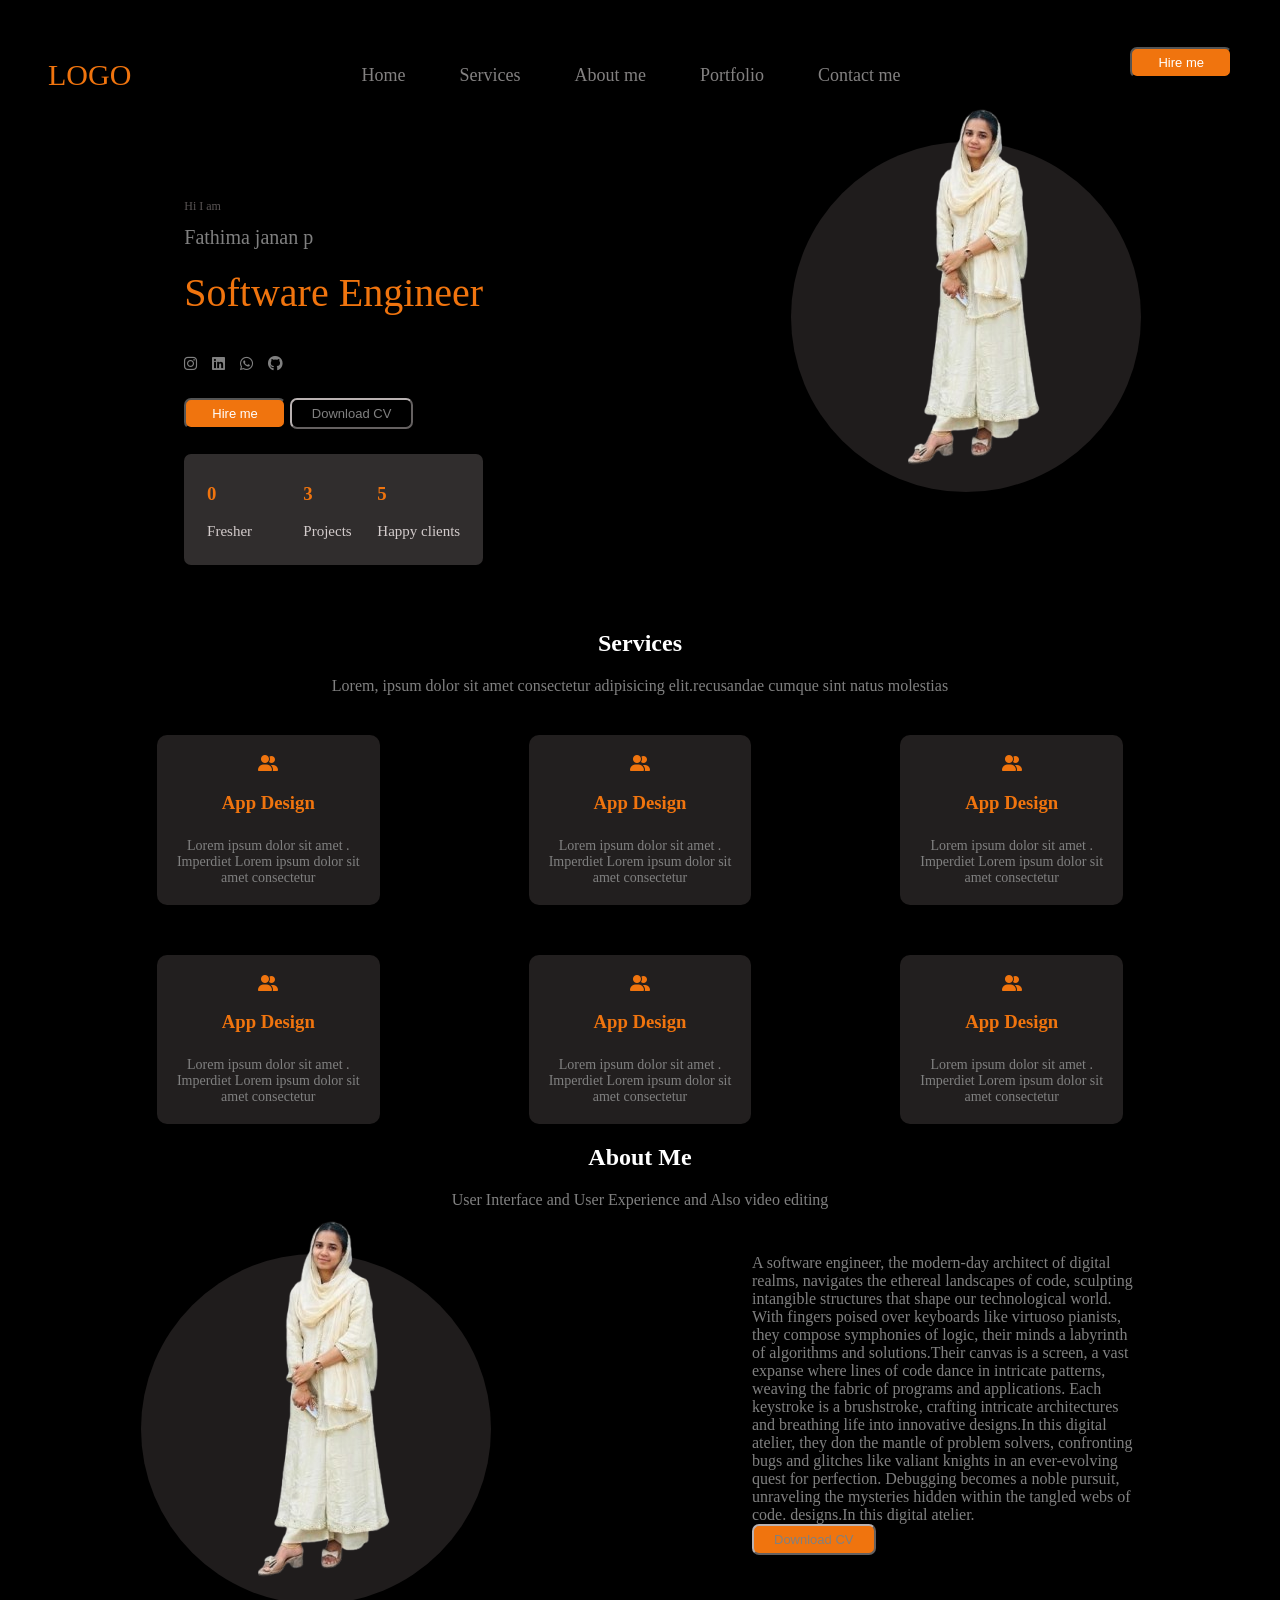
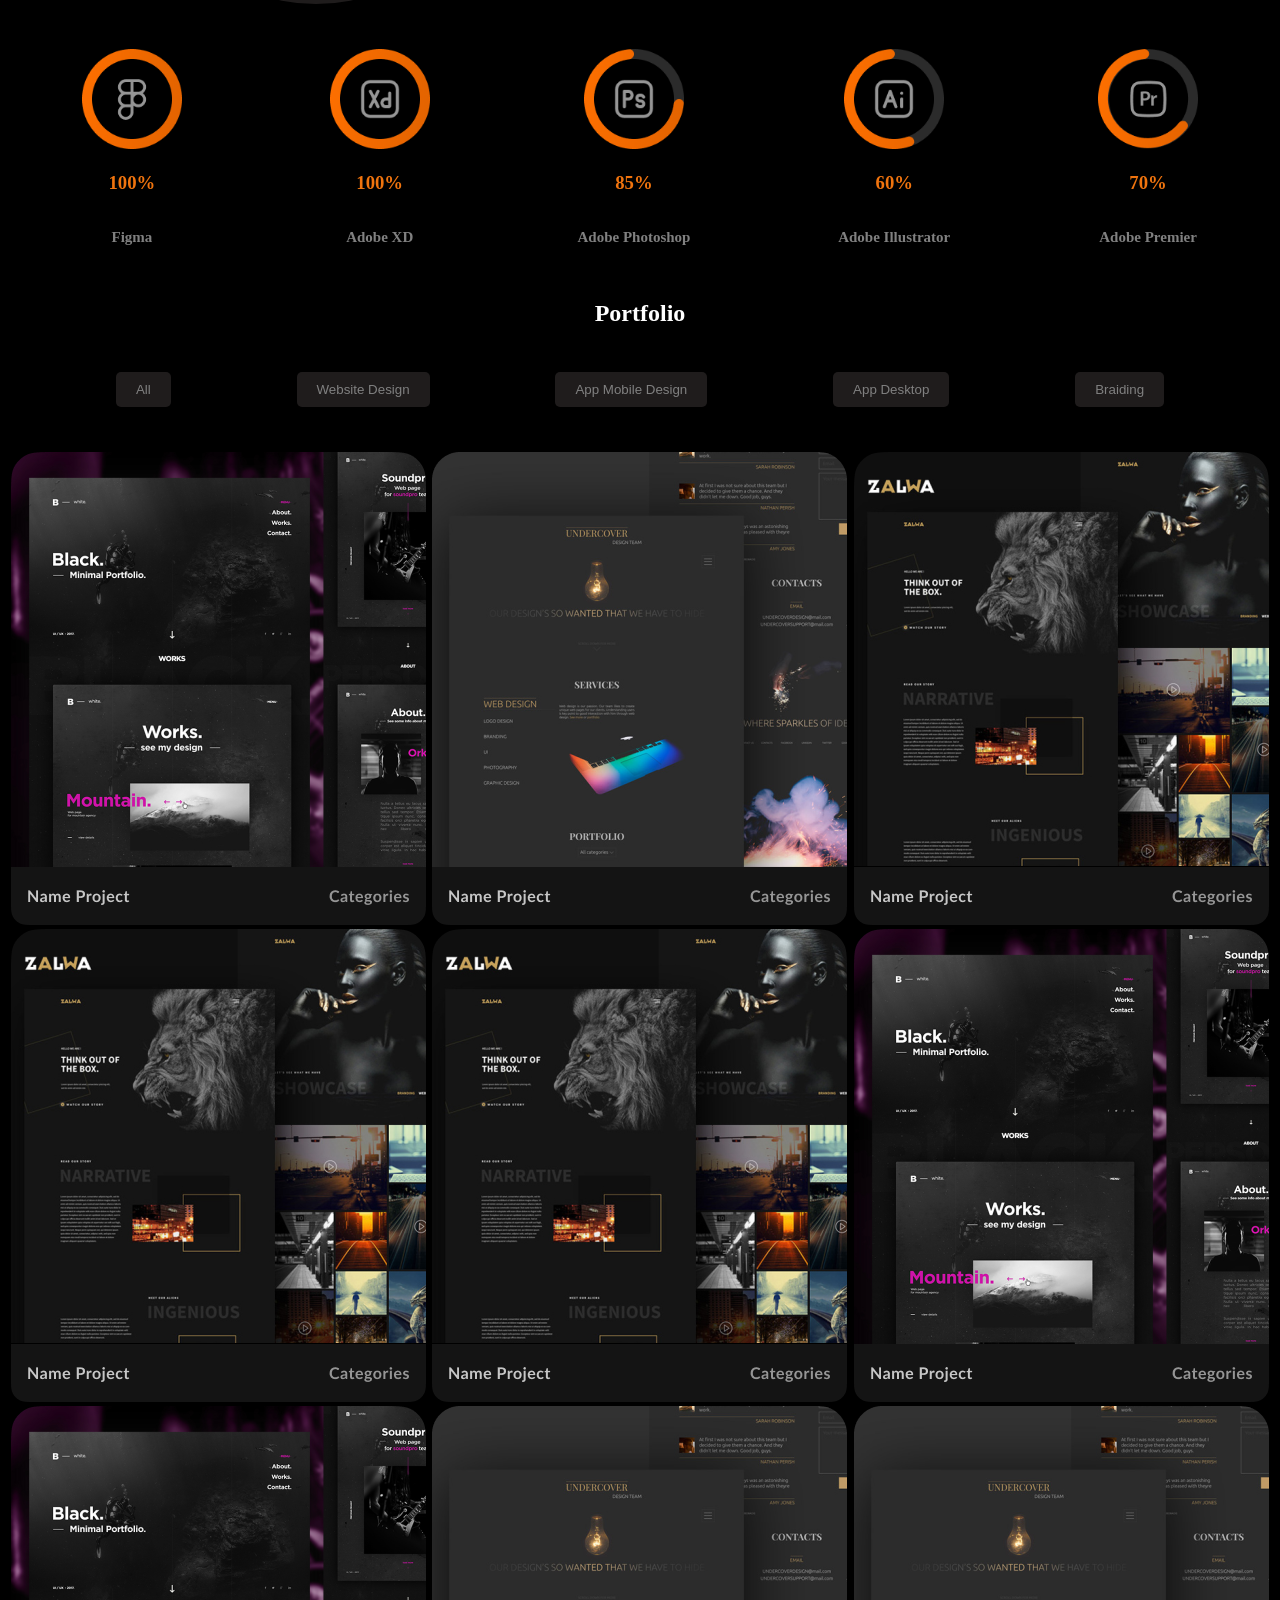
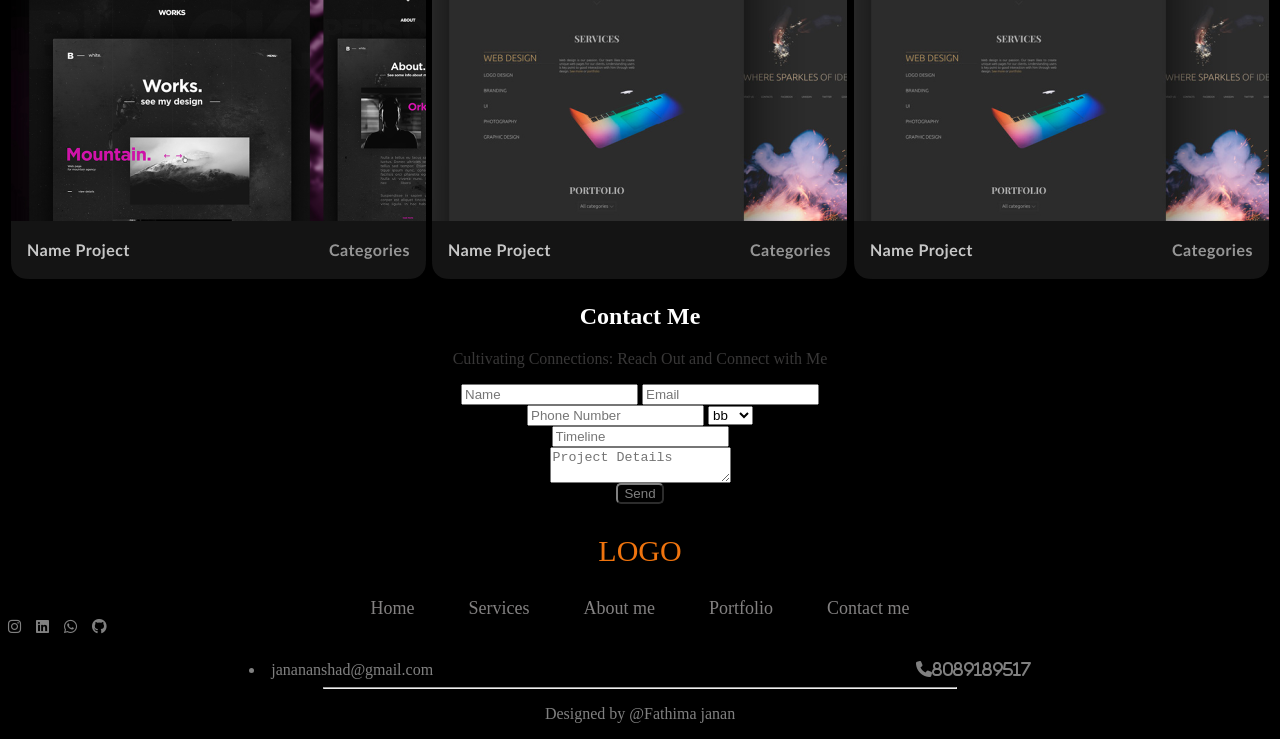
==== index.html @ c9179a2a "first commit" ====
<!DOCTYPE html>
<html lang="en">

<head>
    <meta charset="UTF-8">
    <meta name="viewport" content="width=device-width, initial-scale=1.0">
    <title>Home Page</title>
    <link rel="stylesheet" href="https://cdnjs.cloudflare.com/ajax/libs/font-awesome/6.5.0/css/all.min.css">
    <link rel="stylesheet" href="style.css">
</head>

<body class="body">

    <!-- home page -->


    <!-- nav bar -->
    <div>
        <nav class="nav">
            <div>
                <p class="logo">LOGO</p>
            </div>
            <div class="menu a">
                <a href="home.html">Home</a>

                <a href="service.html">Services</a>
                <a href="about.html">About me</a>
                <a href="portfolio.html">Portfolio</a>
                <a href="contact.html">Contact me</a>
            </div>
            <div>
                <button class="btnhire">Hire me</button>
            </div>
        </nav>
    </div>









    <!-- home page -->
    <div class="parent">

        <!-- home left -->
        <div class="nameSection">
            <div>
                <p class="iam">Hi I am</p>
                <p class="name">Fathima janan p</p>
                <p class="field">Software Engineer</p>
            </div>

            <!-- icons -->
            <div class="icons">
                <div>
                    <li class="fab fa-instagram"></li>
                </div>
                <div>
                    <li class="fab fa-linkedin"></li>
                </div>
                <div>
                    <li class="fab fa-whatsapp"></li>
                </div>
                <div>
                    <li class="fab fa-github"></li>
                </div>

            </div>

            <!-- button -->
            <div>
                <button class="btnhire">Hire me</button>
                <button class="btncv">Download CV</button>
            </div>


            <div class="rating">
                <div>
                    <h3>0</h3>
                    <p>Fresher</p>
                </div>

                <div></div>

                <div>
                    <h3>3</h3>
                    <p>Projects</p>
                </div>


                <div>
                    <h3>5</h3>
                    <p>Happy clients</p>
                </div>

            </div>
        </div>

        <!-- home right -->
        <div>
            <div class="circle">
                <div class="img">
                    <img src="janan.png" alt="image not visible">
                </div>


            </div>
        </div>
    </div>



    <!-- Service page -->


    <div>

        <h2 class="caption">Services</h2>
        <p style="text-align: center; color: grey;">Lorem, ipsum dolor sit amet consectetur adipisicing elit.recusandae
            cumque sint natus molestias</p>

        <div class="main">
            <div class="design">
                <div class="divi">
                    <div class="app" style="padding-top: 20px;">
                        <li class='fas fa-user-friends'></li>
                    </div>
                    <h3 class="app">App Design</h3>
                    <p class="p">Lorem ipsum dolor sit amet .<br> Imperdiet Lorem ipsum dolor sit <br>amet consectetur
                    </p>

                </div>

                <div class="divi">
                    <div class="app" style="padding-top: 20px;">
                        <li class='fas fa-user-friends'></li>
                    </div>
                    <h3 class="app">App Design</h3>
                    <p class="p"> Lorem ipsum dolor sit amet .<br> Imperdiet Lorem ipsum dolor sit <br>amet consectetur
                    </p>

                </div>

                <div class="divi">
                    <div class="app" style="padding-top: 20px;">
                        <li class='fas fa-user-friends'></li>
                    </div>
                    <h3 class="app">App Design</h3>
                    <p class="p"> Lorem ipsum dolor sit amet .<br> Imperdiet Lorem ipsum dolor sit <br>amet consectetur
                    </p>

                </div>

            </div>


            <div class="design">
                <div class="divi">
                    <div class="app" style="padding-top: 20px;">
                        <li class='fas fa-user-friends'></li>
                    </div>
                    <h3 class="app">App Design</h3>
                    <p class="p"> Lorem ipsum dolor sit amet .<br> Imperdiet Lorem ipsum dolor sit <br>amet consectetur
                    </p>

                </div>

                <div class="divi">
                    <div class="app" style="padding-top: 20px;">
                        <li class='fas fa-user-friends'></li>
                    </div>
                    <h3 class="app">App Design</h3>
                    <p class="p"> Lorem ipsum dolor sit amet .<br> Imperdiet Lorem ipsum dolor sit <br>amet consectetur
                    </p>

                </div>

                <div class="divi">
                    <div class="app" style="padding-top: 20px;">
                        <li class='fas fa-user-friends'></li>
                    </div>
                    <h3 class="app">App Design</h3>
                    <p class="p"> Lorem ipsum dolor sit amet .<br> Imperdiet Lorem ipsum dolor sit <br>amet consectetur
                    </p>

                </div>

            </div>

        </div>
    </div>



    <!-- About page -->



    <div>
        <div>

            <h2 class="caption">About Me</h2>
            <p style="text-align: center; color: grey;">User Interface and User Experience and Also video editing </p>

        </div>


        <div class="parent" style="margin: 45px; column-gap: 85px;">

            <div>
                <div class="circle">
                    <div class="img">
                        <img src="janan.png" alt="image not visible">
                    </div>


                </div>
            </div>

            <div>
                <aside class="aside">A software engineer, the modern-day architect of digital realms, navigates the
                    ethereal
                    landscapes of
                    code, sculpting intangible structures that shape our technological world. With fingers poised over
                    keyboards like virtuoso pianists, they compose symphonies of logic, their minds a labyrinth of
                    algorithms and solutions.Their canvas is a screen, a vast expanse where lines of code dance in
                    intricate
                    patterns, weaving the fabric of programs and applications. Each keystroke is a brushstroke, crafting
                    intricate architectures and breathing life into innovative designs.In this digital atelier, they don
                    the
                    mantle of problem solvers, confronting bugs and glitches like valiant knights in an ever-evolving
                    quest
                    for perfection. Debugging becomes a noble pursuit, unraveling the mysteries hidden within the
                    tangled
                    webs of code. designs.In this digital atelier.</aside>



                <div>
                    <button class="btncv" style="background-color:  rgb(240, 116, 14);">Download CV</button>
                </div>




            </div>






        </div>


        <div class="about-icon">
            <div class="iconBox">
                <img src="./image/Group 3.png" alt="not possible" width="100px">
                <h3>100%</h3>
                <h6>Figma</h6>
            </div>

            <div class="iconBox">
                <img src="./image/Group 4.png" alt="not possible" width="100px">
                <h3>100%</h3>
                <h6>Adobe XD</h6>
            </div>

            <div class="iconBox">
                <img src="./image/Group 5.png" alt="not possible" width="100px">
                <h3>85%</h3>
                <h6>Adobe Photoshop</h6>
            </div>


            <div class="iconBox">
                <img src="./image/Group 6.png" alt="not possible" width="100px">
                <h3>60%</h3>
                <h6>Adobe Illustrator</h6>
            </div>


            <div class="iconBox">
                <img src="./image/Group 7.png" alt="not possible" width="100px">
                <h3>70%</h3>
                <h6>Adobe Premier</h6>
            </div>

        </div>



    </div>







    <div>
        <div>
            <h2 class="caption">Portfolio</h2>
            <div>
                <nav class="portfolio">
                    <input type="button" name="All" value="All" class="input">
                    <input type="button" name="Website Design" value="Website Design" class="input">
                    <input type="button" name="App Mobile Design" value="App Mobile Design" class="input">
                    <input type="button" name="App Desktop" value="App Desktop" class="input">
                    <input type="button" name="Braiding" value="Braiding" class="input">

                </nav>
            </div>


        </div>

        <div>
            <div class="port">
                <div class="folio">
                    <img src="./image/Frame 86.png" alt="not possible" height="473px" width="415px"
                        border-radius="10px">
                </div>
                <div class="folio">
                    <img src="./image/Frame 87.png" alt="not possible" height="473px" width="415px">
                </div>
                <div class="folio">
                    <img src="./image/Frame 85.png" alt="not possible" height="473px" width="415px">
                </div>


            </div>
            <div class="port">
                <div class="folio">
                    <img src="./image/Frame 88.png" alt="not possible" height="473px" width="415px">
                </div>
                <div class="folio">
                    <img src="./image/Frame 89.png" alt="not possible" height="473px" width="415px">
                </div>
                <div class="folio">
                    <img src="./image/Frame 90.png" alt="not possible" height="473px" width="415px">
                </div>


            </div>

            <div class="port">
                <div class="folio">
                    <img src="./image/Frame 91.png" alt="not possible" height="473px" width="415px">
                </div>
                <div class="folio">
                    <img src="./image/Frame 92.png" alt="not possible" height="473px" width="415px">
                </div>
                <div class="folio">
                    <img src="./image/Frame 93.png" alt="not possible" height="473px" width="415px">
                </div>


            </div>

        </div>





    </div>



    <div>
        <div>
            <h2 class="caption">Contact Me</h2>
            <p style="text-align: center; color: rgb(56, 55, 55);">Cultivating Connections: Reach Out and Connect with
                Me </p>

        </div>

        <div>

            <form action="">
                <div class="formCont">
                    <div class="dd">
                        <input type="text" name="Name" placeholder="Name">
                        <input type="email" name="email" placeholder="Email">

                    </div>
                    <div class="dd">
                        <input type="number" name="number" placeholder="Phone Number">
                        <select id="interest" name="Service of interest">
                            <option value="">bb</option>
                            <option value="">mm</option>
                            <option value="">bbv</option>
                            <option value="">pp</option>
                            <option value="">iii</option>
                        </select>
                    </div>
                    
                        
                        <input type="text" name="timeline" placeholder="Timeline">
                        <textarea name="Project Details" placeholder="Project Details"></textarea>
                    
                    <div>
                        <button class="but">Send</button>

                    </div>
                </div>

            </form>
        </div>

    </div>



    <div class="footer">

        <div>

            <div>
                <p class="logo">LOGO</p>
            </div>
            <footer>
                <div class="menu a">
                    <a href="home.html">Home</a>

                    <a href="service.html">Services</a>
                    <a href="about.html">About me</a>
                    <a href="portfolio.html">Portfolio</a>
                    <a href="contact.html">Contact me</a>
                </div>
            </footer>

        </div>
        <div>
            <!-- icons -->
            <div class="iconfoot">
                <div>
                    <li class="fab fa-instagram"></li>
                </div>
                <div>
                    <li class="fab fa-linkedin"></li>
                </div>
                <div>
                    <li class="fab fa-whatsapp"></li>
                </div>
                <div>
                    <li class="fab fa-github"></li>
                </div>

            </div>
        </div>

        <div class="port mail">
            <li class="material-icons">janananshad@gmail.com</li>
            <li class="fa fa-phone">8089189517</li>
        </div>


        <hr class="hr">
        <div class="mail">
            <p>Designed by @Fathima janan</p>
        </div>

    </div>























</body>

</html>
---- style.css ----
.body {
    background-color: black;
}

.nav {
    display: flex;
    align-items: center;
    justify-content: space-between;
    padding: 20px 40px;
    background-color: black;
}

.menu a {
    color: rgb(131, 129, 129);
    text-decoration: none;
    margin: 0 25px;
    font-size: 18px;

}

.menu a:hover {
    color: rgb(240, 116, 14);
}




.logo {
    color:  rgb(240, 116, 14);
    font-size: 30px;
    

}

.nameSection {
    margin: 45px;
    /* font-family: ; */
}

.iam {
    color: rgb(88, 83, 83);
    font-size: 12px;
}

.name {
    color: gray;
    font-size: 20px;
    margin-top: 5px;
}

.field {
    color: rgb(240, 116, 14);
    font-size: 40px;
    margin-top: 10px;
}

.cir{
     width: 100px;
    height: 100px;
    background: #1f1c1c;
    border-radius: 5%;
    border-color: grey;

}


.icons{
    color: grey;
    display: flex;
    justify-content: flex-start;
    margin-bottom: 25px;
    gap: 15px;
    font-size: 15px;

}



.btnhire {
    border-radius: 7px;
    background-color:  rgb(240, 116, 14);
    font-size: 13px;
    color: white;
    padding: 6px 26px;
    margin-bottom: 25px;

}

.btncv {
    border-radius: 7px;
    font-size: 13px;
    padding: 6px 20px;
    color: gray;
    background-color: black;
    border-color: rgb(185, 178, 178);
    
}

.rating {
    color: rgb(109, 105, 105);
    display: flex;
    justify-content: space-around;
    background-color: rgb(48, 45, 45);
    padding: 10px;
    border-radius: 7px;
    
}
.rating h3{
    color:  rgb(240, 116, 14);
}

.rating p{
    color: rgb(211, 204, 204);
    font-size: 15px;
}

.homeright {
    border-radius: 100px;
    color: white;
    size: 150px;
}

/* parent style */

.parent {
    /* margin-top: 10px; */
    border-radius: 100px;
    display: flex;
    justify-content: space-around;
    /* position: relative; */
}

.circle {
    width: 350px;
    height: 350px;
    background: #1f1c1c;
    border-radius: 50%;
    position: relative;

}

.img{
    height: 700px;
    width: 350px; 
    /* margin-top: -250px;
    padding-right: 30px; */
    position:absolute;
    top: -200px;
    left: -31px;
}

.caption{
    color: white;
    text-align: center;
    
}

.person{
    color: rgb(240, 116, 14);


}

.app{
    color: rgb(240, 116, 14);
    text-align: center;

}

.app1{
    color: rgb(240, 116, 14);
    text-align: center;
    list-style-type: none;
    margin-top: 15px;
}

.app2{
    text-align: center;
    list-style-type: none;
    margin-top: 15px;
    color: grey;
}
.p{
    color: grey;
    text-align: center;
    font-size: 14px;
    padding: 5px 20px;
}

.design{
    display: flex;
    flex-direction: row;
    justify-content: space-evenly;
}
.divi{

    border-radius: 10px;
    background-color: rgb(34, 31, 31);
}
.main{
    display: flex;
    flex-wrap: wrap;
    flex-direction: column;
    justify-content: space-around;
    gap: 50px;
    margin-top: 40px;
}

.aside{
    color: grey;
    font-size: 16px;
    width: 387px
}


.about-icon{
    display: flex;
    flex-direction: row;
    justify-content: space-around;
   
}

.iconBox{
    color: rgb(240, 116, 14);
    text-align: center; 
    
}

h6{
    color: gray;
    font-size: 15px;
}


.portfolio{
    display: flex;
    flex-direction: row;
    justify-content: space-around;
    flex-wrap: wrap;
    border-radius: 5px;
    color: rgb(71, 67, 67);
    list-style: none;
    margin: 45px;
}
.input{
    color: grey;
    background-color: #1f1c1c;
    border-radius: 5px;
    border: 15px;
    padding: 10px 20px;
}
.input:hover{
    background-color: rgb(240, 116, 14);
}

.port{
    display: flex;
    flex-direction: row;
    justify-content: space-around;
    
    
}
.folio{
    border-radius: 10px;
}
.but{
    color: grey;
    background-color: black;
    border-radius: 5px;
    border-color: grey;
}

.formCont{
    display: flex;
    flex-direction: column;
    align-items: center;
}

.dd{
    
    color: grey;
}

.footer{
    text-align: center;

}
.mail{
    color: grey;
    text-align: center;

}

.iconfoot{
    color: grey;
    display: flex;
    justify-content: flex-start;
    margin-bottom: 25px;
    gap: 15px;
    font-size: 15px;
    text-align: center;

}
.hr{
    width: 50%;
    text-align: center;
    color: #1b1a1a;
}
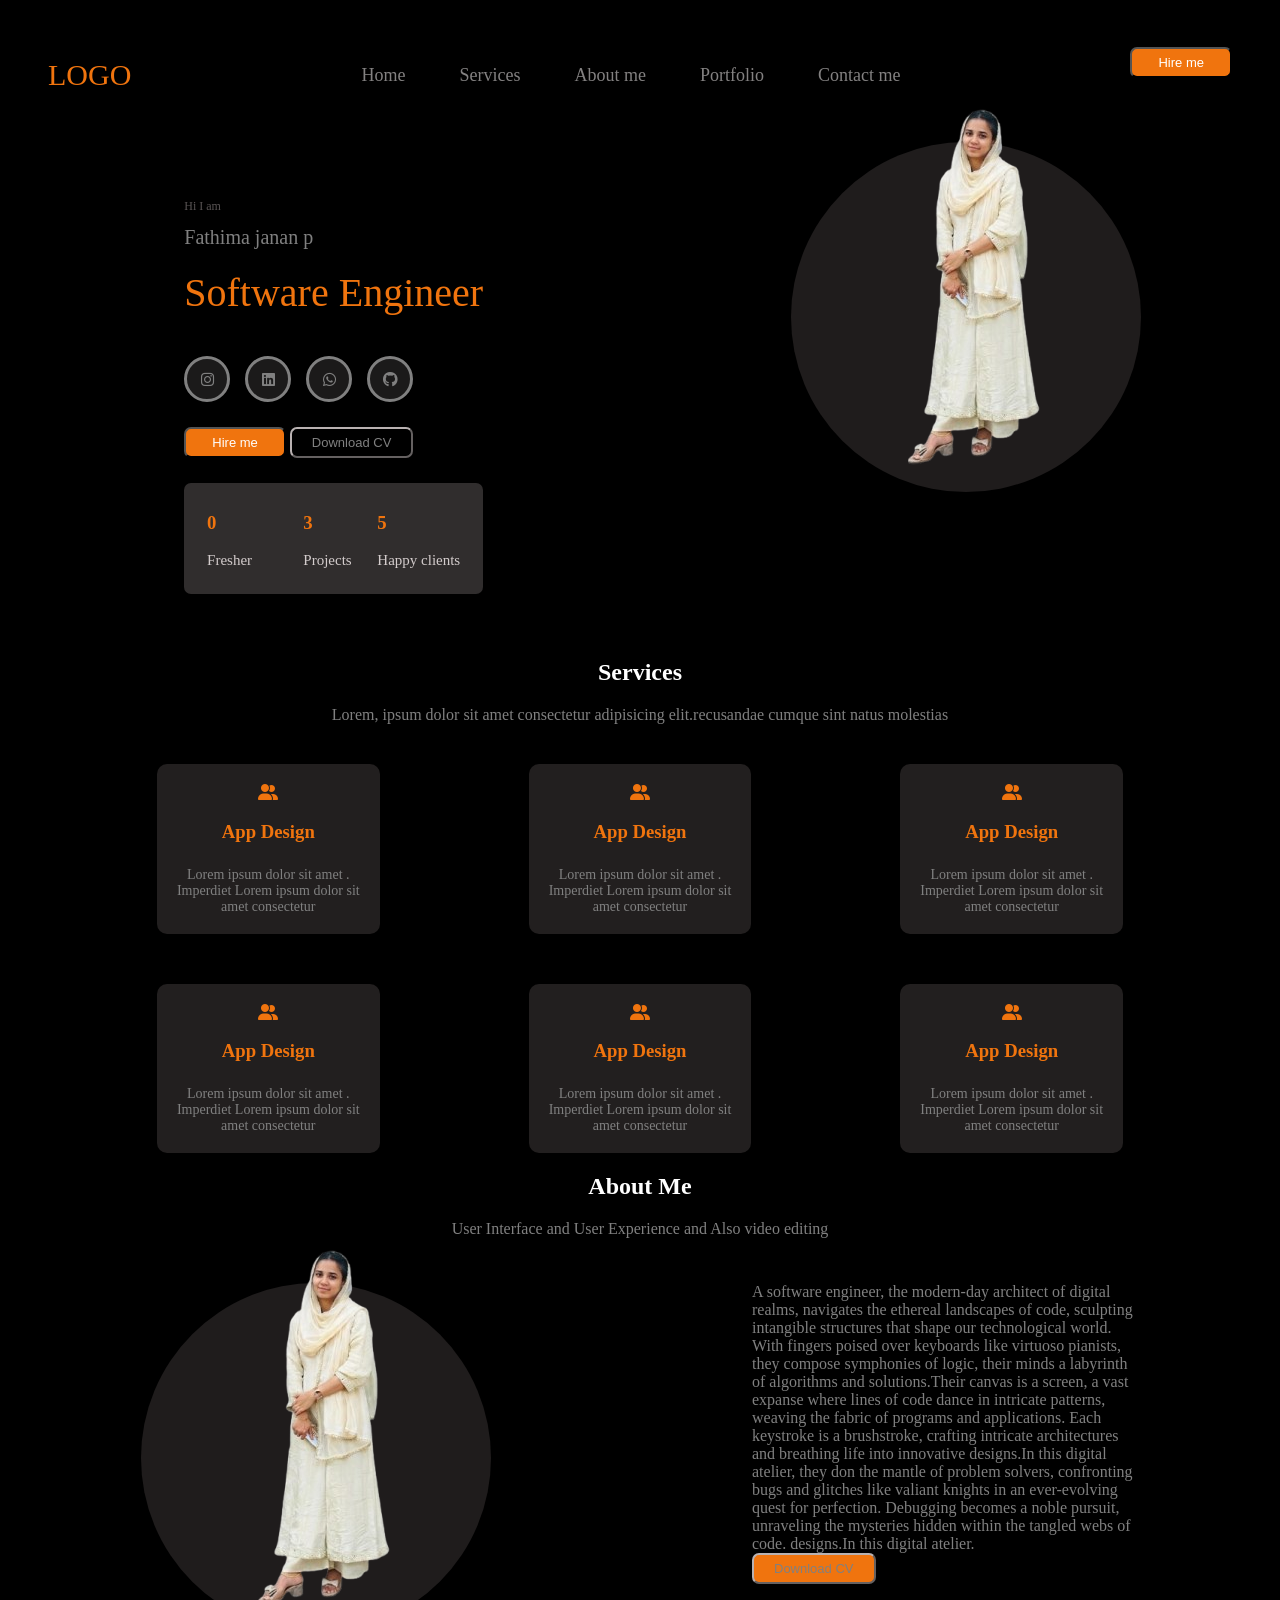
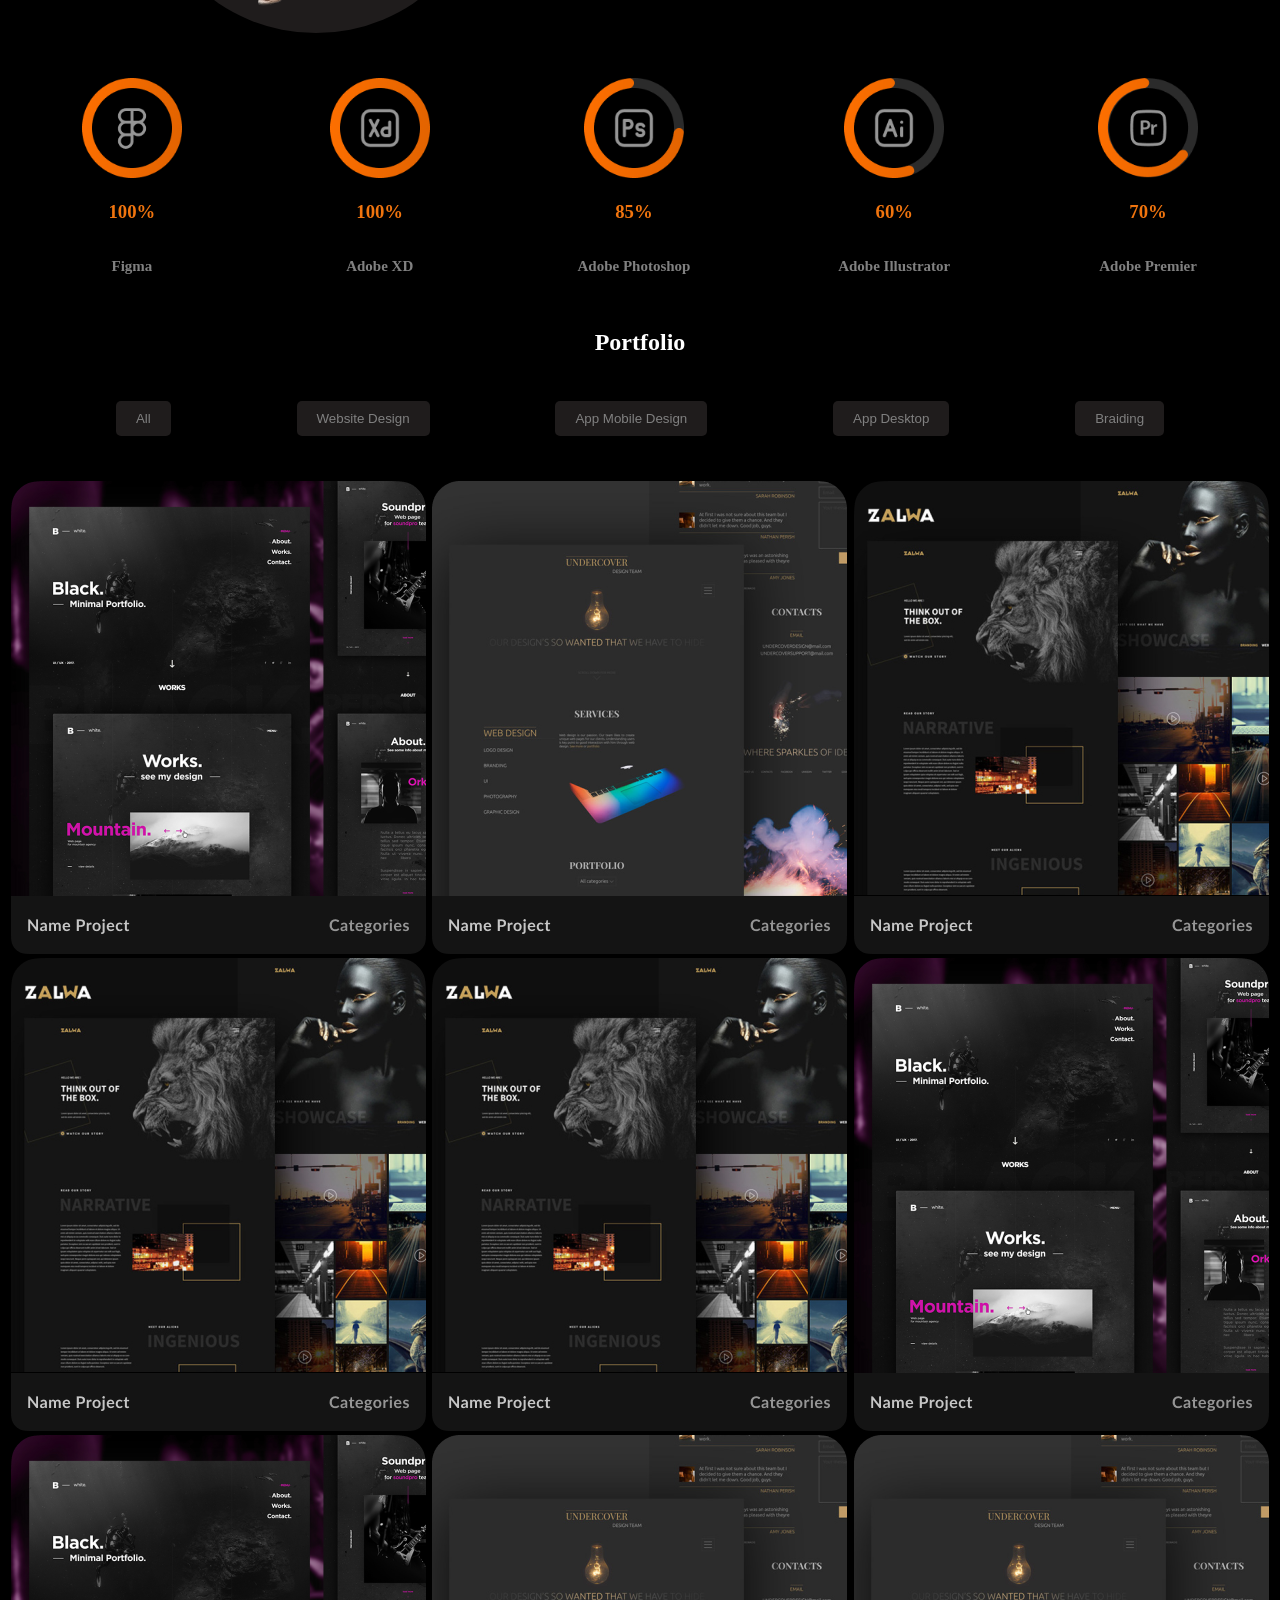
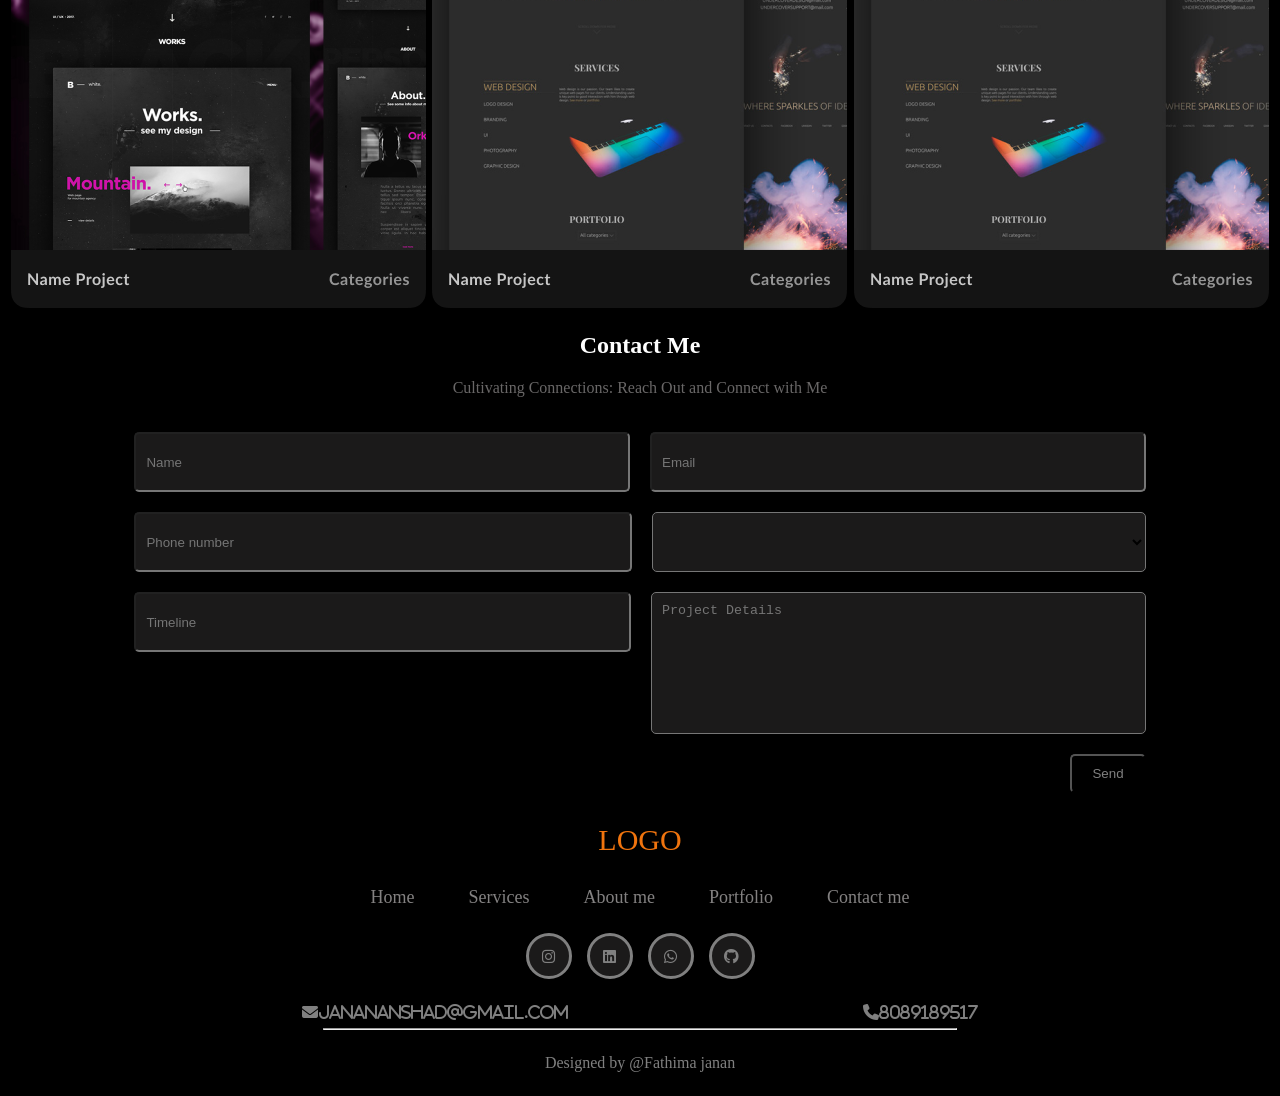
==== commit a2b5a75e: "added remaining codes" ====
--- a/index.html
+++ b/index.html
@@ -7,7 +7,7 @@
     <title>Home Page</title>
     <link rel="stylesheet" href="https://cdnjs.cloudflare.com/ajax/libs/font-awesome/6.5.0/css/all.min.css">
     <link rel="stylesheet" href="style.css">
-</head>
+    </head>
 
 <body class="body">
 
@@ -55,16 +55,16 @@
 
             <!-- icons -->
             <div class="icons">
-                <div>
+                <div class="circle">
                     <li class="fab fa-instagram"></li>
                 </div>
-                <div>
+                <div class="circle">
                     <li class="fab fa-linkedin"></li>
                 </div>
-                <div>
+                <div class="circle">
                     <li class="fab fa-whatsapp"></li>
                 </div>
-                <div>
+                <div class="circle">
                     <li class="fab fa-github"></li>
                 </div>
 
@@ -101,7 +101,7 @@
 
         <!-- home right -->
         <div>
-            <div class="circle">
+            <div class="circle1">
                 <div class="img">
                     <img src="janan.png" alt="image not visible">
                 </div>
@@ -211,7 +211,7 @@
         <div class="parent" style="margin: 45px; column-gap: 85px;">
 
             <div>
-                <div class="circle">
+                <div class="circle1">
                     <div class="img">
                         <img src="janan.png" alt="image not visible">
                     </div>
@@ -369,7 +369,7 @@
 
     </div>
 
-
+    <!-- 
 
     <div>
         <div>
@@ -381,7 +381,7 @@
 
         <div>
 
-            <form action="">
+            <form>
                 <div class="formCont">
                     <div class="dd">
                         <input type="text" name="Name" placeholder="Name">
@@ -390,7 +390,7 @@
                     </div>
                     <div class="dd">
                         <input type="number" name="number" placeholder="Phone Number">
-                        <select id="interest" name="Service of interest">
+                        <select id="interest" name="Service of interest" style="width: 176px;">
                             <option value="">bb</option>
                             <option value="">mm</option>
                             <option value="">bbv</option>
@@ -398,21 +398,59 @@
                             <option value="">iii</option>
                         </select>
                     </div>
+
+                    <div class="form">
+                        <div>
+                            <input type="text" name="timeline" placeholder="Timeline" style="width: 176px;">
+                        </div>
+                        <div>
+                            <textarea name="Project Details" placeholder="Project Details"></textarea>
+                        </div>
+                    </div>
                     
-                        
-                        <input type="text" name="timeline" placeholder="Timeline">
-                        <textarea name="Project Details" placeholder="Project Details"></textarea>
-                    
-                    <div>
-                        <button class="but">Send</button>
-
-                    </div>
                 </div>
 
             </form>
         </div>
 
-    </div>
+    </div> -->
+
+    <section class="section">
+        <h2>Contact Me</h2>
+        <p class="sub-text">Cultivating Connections: Reach Out and Connect with Me</p>
+
+        <form class="form-content">
+
+            <div class="content">
+                <input type="name" placeholder="Name">
+                <input type="email" placeholder="Email">
+            </div>
+
+            <div class="content">
+                <input type="number" placeholder="Phone number">
+                <!-- <input type="text" placeholder="service of Interest"> -->
+                <select placeholder="Service of interest">
+                            <option value=""></option>
+                            <option value=""></option>
+                            <option value=""></option>
+                            <option value=""></option>
+                            <option value=""></option>
+                        </select>
+            </div>
+
+            <div class="content">
+                <input type="text" placeholder="Timeline">
+                <textarea placeholder="Project Details"></textarea>
+            </div>
+
+            <div class="but">
+                <button type="submit">Send</button>
+
+            </div>
+
+        </form>
+    </section>
+
 
 
 
@@ -438,24 +476,24 @@
         <div>
             <!-- icons -->
             <div class="iconfoot">
-                <div>
+                <div class="circlefoot">
                     <li class="fab fa-instagram"></li>
                 </div>
-                <div>
+                <div class="circlefoot">
                     <li class="fab fa-linkedin"></li>
                 </div>
-                <div>
+                <div class="circlefoot">
                     <li class="fab fa-whatsapp"></li>
                 </div>
-                <div>
+                <div class="circlefoot">
                     <li class="fab fa-github"></li>
                 </div>
 
             </div>
         </div>
 
-        <div class="port mail">
-            <li class="material-icons">janananshad@gmail.com</li>
+        <div class="mail">
+            <li class="fa fa-envelope">janananshad@gmail.com</li>
             <li class="fa fa-phone">8089189517</li>
         </div>
 
--- a/style.css
+++ b/style.css
@@ -54,12 +54,24 @@
     margin-top: 10px;
 }
 
-.cir{
-     width: 100px;
-    height: 100px;
+.circle{
+     width: 40px;
+    height: 40px;
+    /* background: #1f1c1c; */
+    border-radius: 50%;
+    border-color: grey;
+    display: flex;
+    justify-content: center;
+    background-color:#1b1a1a;
+    align-items: center;
+    border-style: solid;
+}
+.circle1{
+    width: 350px;
+    height: 350px;
     background: #1f1c1c;
-    border-radius: 5%;
-    border-color: grey;
+    border-radius: 50%;
+    position: relative; 
 
 }
 
@@ -130,14 +142,7 @@
     /* position: relative; */
 }
 
-.circle {
-    width: 350px;
-    height: 350px;
-    background: #1f1c1c;
-    border-radius: 50%;
-    position: relative;
-
-}
+
 
 .img{
     height: 700px;
@@ -263,22 +268,89 @@
 .folio{
     border-radius: 10px;
 }
-.but{
-    color: grey;
-    background-color: black;
-    border-radius: 5px;
-    border-color: grey;
-}
-
-.formCont{
+
+
+
+/* .formCont{
     display: flex;
     flex-direction: column;
     align-items: center;
+    
+    gap: 30px;
+    
 }
 
 .dd{
     
-    color: grey;
+    display: flex;
+    justify-content: space-around;
+    color: grey;
+    gap: 10px;
+    height: 54px;
+    width: 491px;
+    
+} */
+
+.form-content{
+    margin-top: 35px;
+}
+
+
+.section{
+    width: 80%;
+    margin: auto;
+}
+.section h2,.sub-text{
+    text-align: center;
+    color: white;
+}
+.sub-text{
+    color: #696767;
+}
+
+.content{
+    display: flex;
+    gap: 20px;
+    margin-bottom: 20px;
+    
+}
+
+.content input{
+    width: 48%;
+    padding: 10px;
+    height: 36px;
+    background-color: #1b1a1a;
+    border-radius: 5px;
+
+}
+.content select{
+    width: 50%;
+    padding: 10px;
+    height: 60px;
+    background-color: #1b1a1a;
+    border-radius: 5px;
+}
+
+.content textarea{
+    width: 48%;
+    padding: 10px;
+    height: 120px;
+    resize: none;
+    background-color: #1b1a1a;
+    border-radius: 5px;
+
+}
+
+.but{
+    
+    display: flex;
+    justify-content: flex-end;
+}
+.but button{
+    border-radius: 5px;
+    background-color: black;
+    color: grey;
+    padding:10px 20px;
 }
 
 .footer{
@@ -288,21 +360,48 @@
 .mail{
     color: grey;
     text-align: center;
+    display: flex;
+    justify-content: space-evenly;
+    list-style: none;
 
 }
 
 .iconfoot{
     color: grey;
     display: flex;
-    justify-content: flex-start;
-    margin-bottom: 25px;
+    justify-content: center;
+    margin:25px;
     gap: 15px;
     font-size: 15px;
-    text-align: center;
-
-}
+    align-content: center;
+
+
+}
+
+
+.circlefoot{
+     width: 40px;
+    height: 40px;
+    /* background: #1f1c1c; */
+    border-radius: 50%;
+    border-color: grey;
+    display: flex;
+    justify-content: center;
+    background-color:#1b1a1a;
+    align-items: center;
+    border-style: solid;
+}
+
+
 .hr{
     width: 50%;
     text-align: center;
     color: #1b1a1a;
+}
+
+.form{
+    display: flex;
+    flex-direction: row;
+    justify-content: space-evenly;
+    gap: 30px;
 }
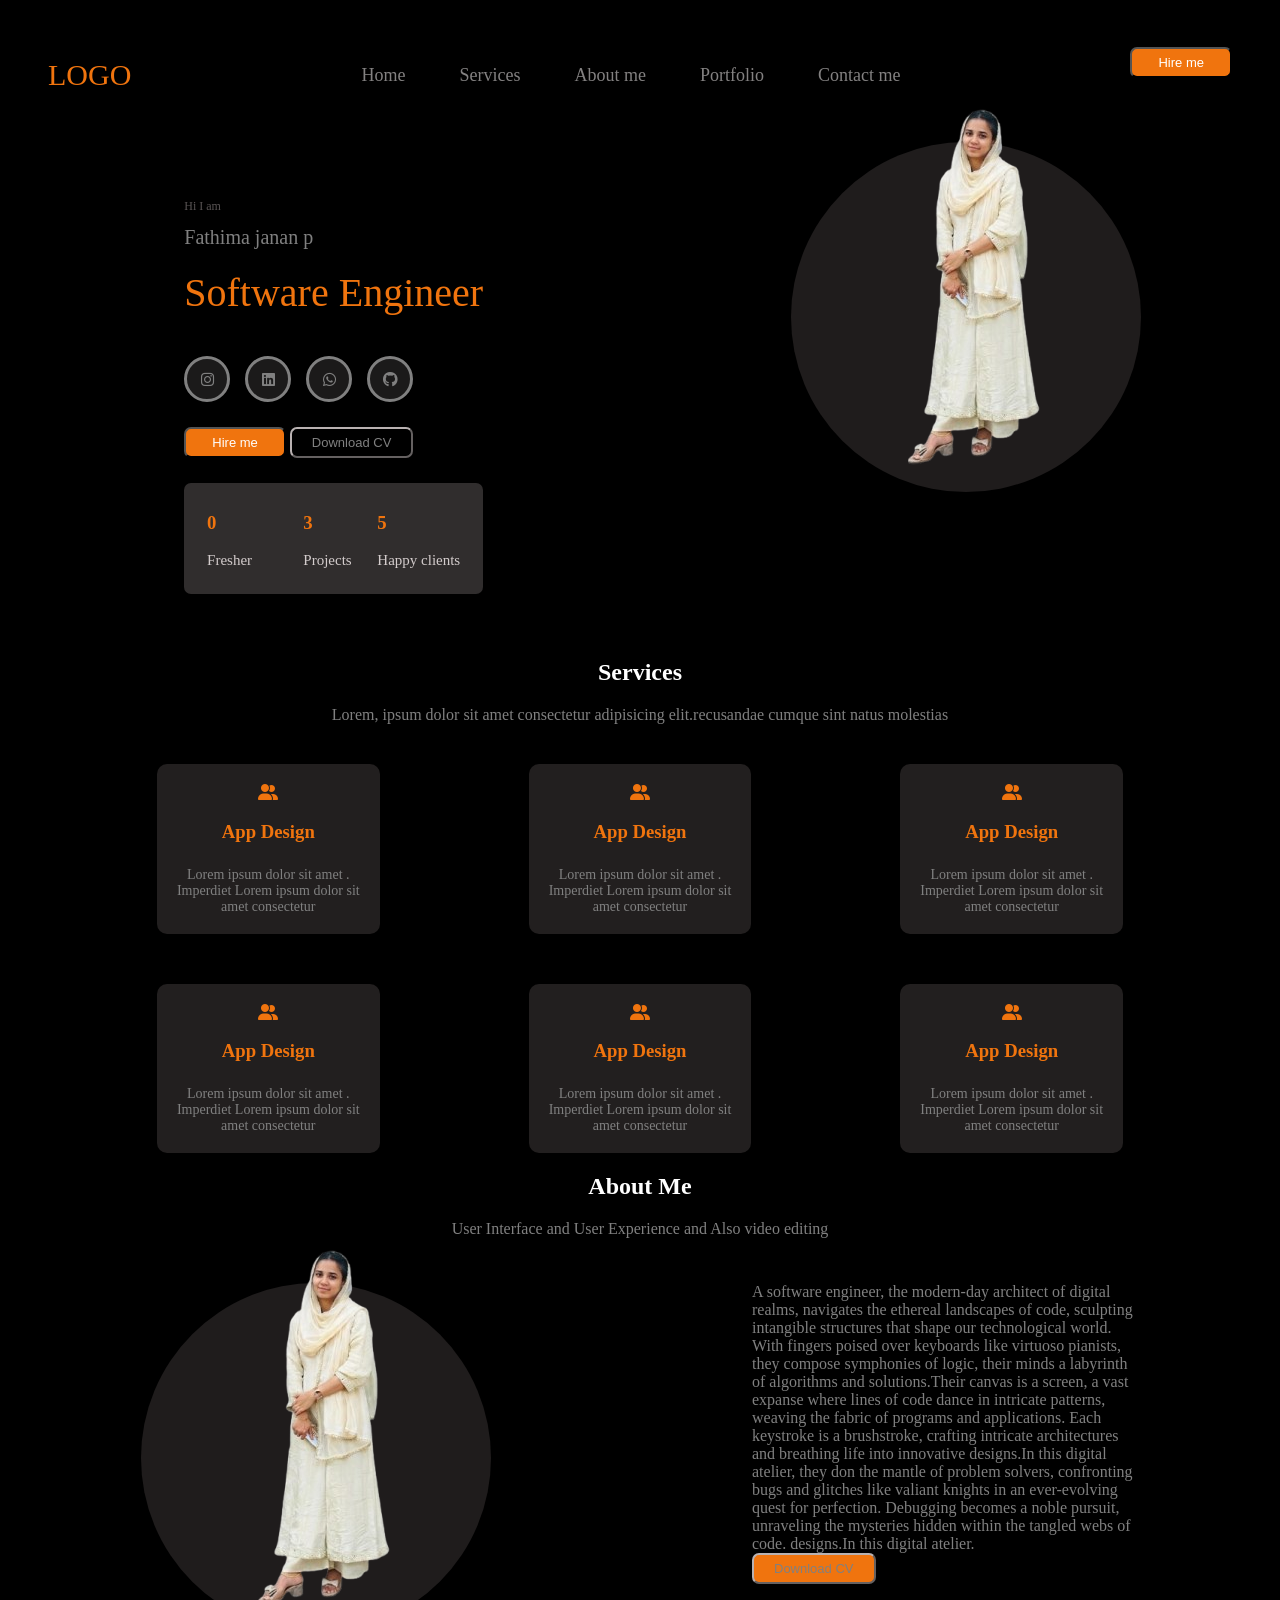
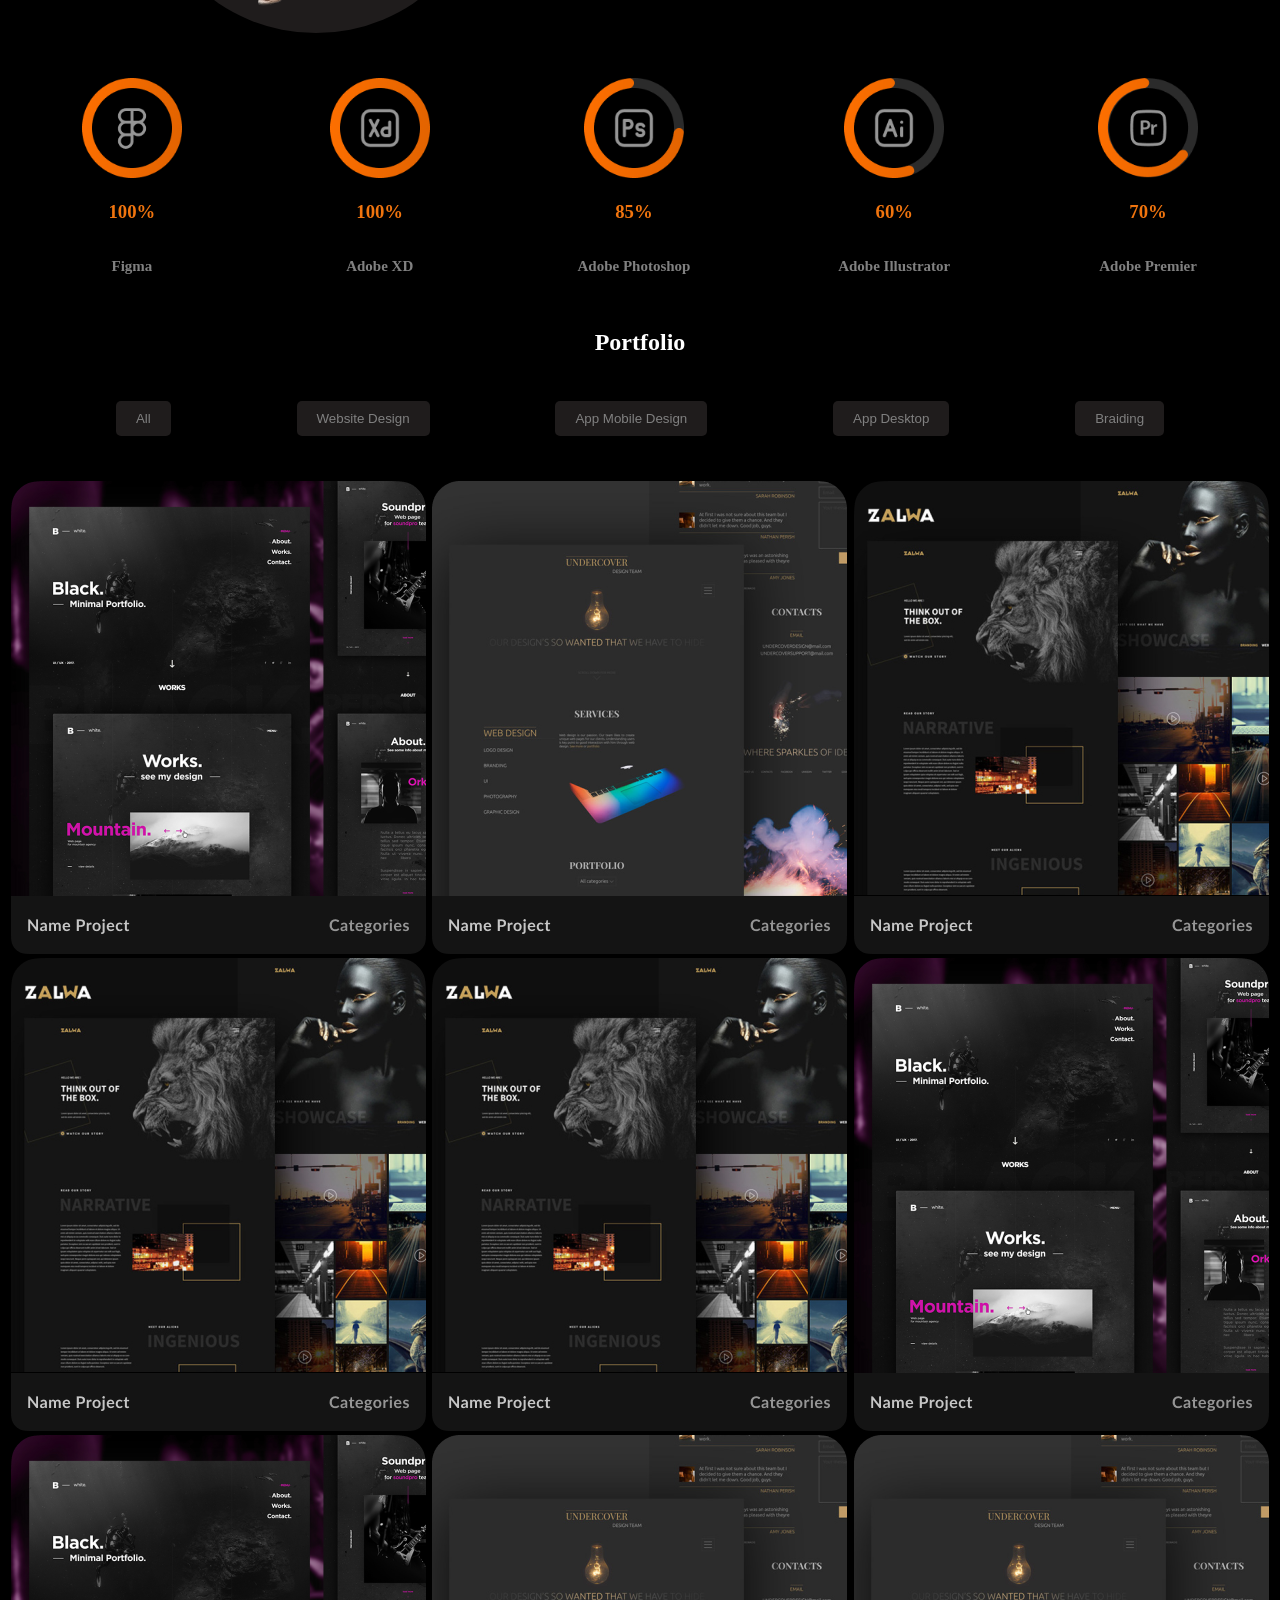
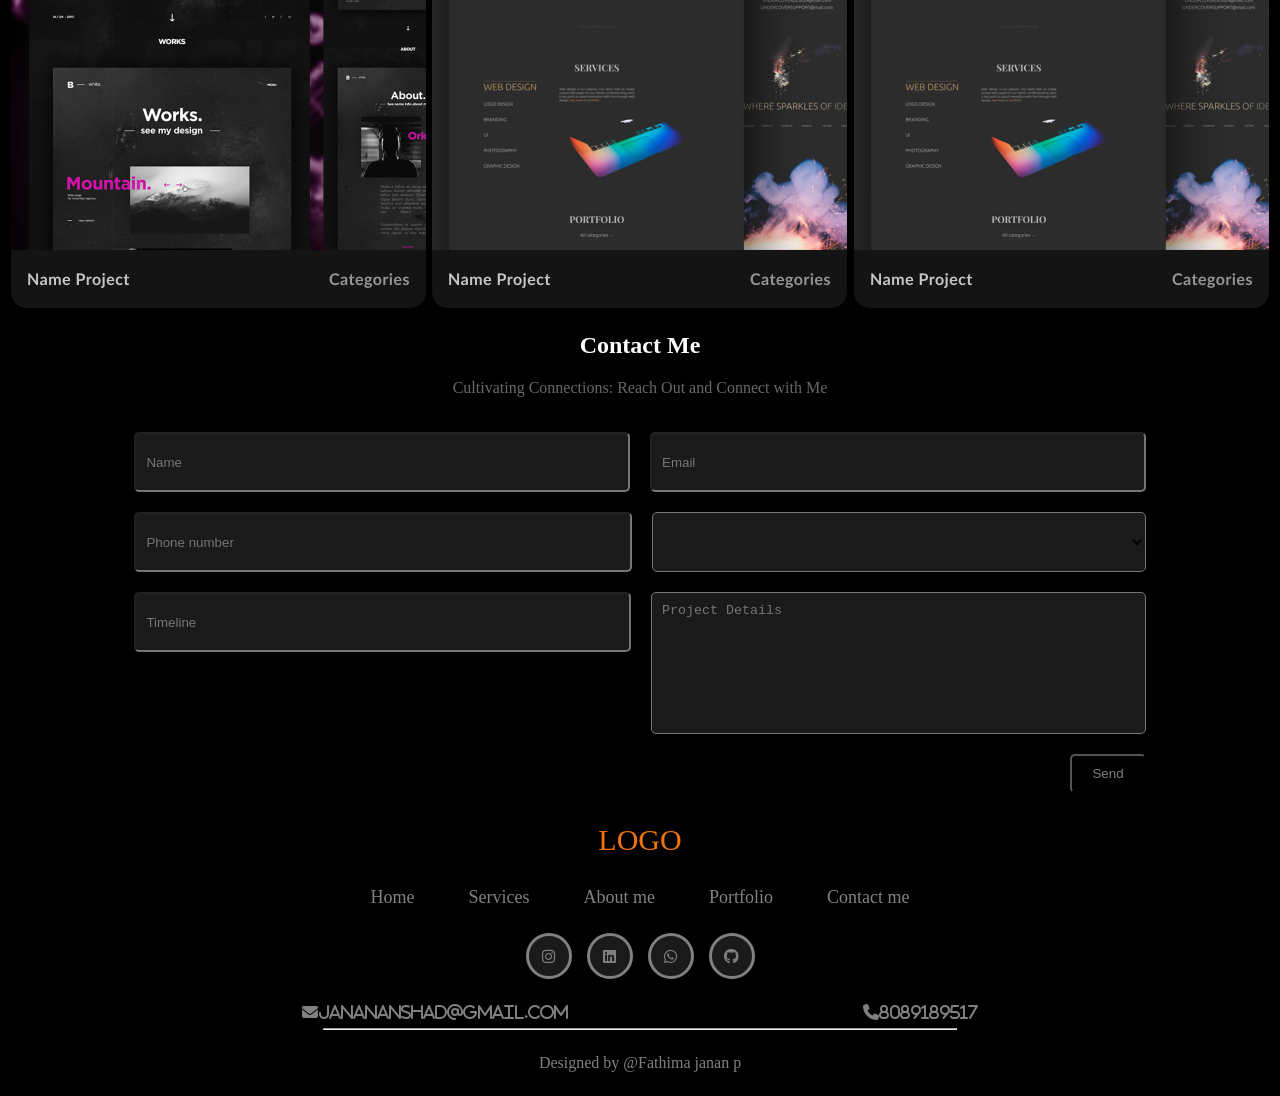
==== commit 414daf46: "changed some codes" ====
--- a/index.html
+++ b/index.html
@@ -7,43 +7,43 @@
     <title>Home Page</title>
     <link rel="stylesheet" href="https://cdnjs.cloudflare.com/ajax/libs/font-awesome/6.5.0/css/all.min.css">
     <link rel="stylesheet" href="style.css">
-    </head>
+</head>
 
 <body class="body">
 
+    <!-- --home page -- -->
+
+
+    <!-- nav bar -->
+     <div>
+        
+        <nav class="nav">
+            <div>
+                <p class="logo">LOGO</p>
+            </div>
+            <div class="menu a">
+                <a href="#home">Home</a>
+                <a href="#services">Services</a>
+                <a href="#about">About me</a>
+                <a href="#portfolio">Portfolio</a>
+                <a href="#contact">Contact me</a>
+            </div>
+            <div>
+                <button class="btnhire">Hire me</button>
+            </div>
+        </nav>
+    </div> 
+
+
+
+
+
+
+
+
+
     <!-- home page -->
-
-
-    <!-- nav bar -->
-    <div>
-        <nav class="nav">
-            <div>
-                <p class="logo">LOGO</p>
-            </div>
-            <div class="menu a">
-                <a href="home.html">Home</a>
-
-                <a href="service.html">Services</a>
-                <a href="about.html">About me</a>
-                <a href="portfolio.html">Portfolio</a>
-                <a href="contact.html">Contact me</a>
-            </div>
-            <div>
-                <button class="btnhire">Hire me</button>
-            </div>
-        </nav>
-    </div>
-
-
-
-
-
-
-
-
-
-    <!-- home page -->
-    <div class="parent">
+    <div class="parent" id="home">
 
         <!-- home left -->
         <div class="nameSection">
@@ -103,7 +103,7 @@
         <div>
             <div class="circle1">
                 <div class="img">
-                    <img src="janan.png" alt="image not visible">
+                    <img src="janan.png" alt="Fathima janan -Software Engineer">
                 </div>
 
 
@@ -115,10 +115,9 @@
 
     <!-- Service page -->
 
-
+    
     <div>
-
-        <h2 class="caption">Services</h2>
+        <h2 class="caption" id="services">Services</h2>
         <p style="text-align: center; color: grey;">Lorem, ipsum dolor sit amet consectetur adipisicing elit.recusandae
             cumque sint natus molestias</p>
 
@@ -192,6 +191,7 @@
 
         </div>
     </div>
+   
 
 
 
@@ -202,7 +202,7 @@
     <div>
         <div>
 
-            <h2 class="caption">About Me</h2>
+            <h2 class="caption" id="about">About Me</h2>
             <p style="text-align: center; color: grey;">User Interface and User Experience and Also video editing </p>
 
         </div>
@@ -301,9 +301,9 @@
 
 
 
-    <div>
-        <div>
-            <h2 class="caption">Portfolio</h2>
+     <div>
+        <div>
+            <h2 class="caption" id="portfolio">Portfolio</h2>
             <div>
                 <nav class="portfolio">
                     <input type="button" name="All" value="All" class="input">
@@ -367,7 +367,7 @@
 
 
 
-    </div>
+    </div> 
 
     <!-- 
 
@@ -416,7 +416,7 @@
     </div> -->
 
     <section class="section">
-        <h2>Contact Me</h2>
+        <h2 class="caption" id="contact">Contact Me</h2>
         <p class="sub-text">Cultivating Connections: Reach Out and Connect with Me</p>
 
         <form class="form-content">
@@ -430,12 +430,12 @@
                 <input type="number" placeholder="Phone number">
                 <!-- <input type="text" placeholder="service of Interest"> -->
                 <select placeholder="Service of interest">
-                            <option value=""></option>
-                            <option value=""></option>
-                            <option value=""></option>
-                            <option value=""></option>
-                            <option value=""></option>
-                        </select>
+                    <option value=""></option>
+                    <option value=""></option>
+                    <option value=""></option>
+                    <option value=""></option>
+                    <option value=""></option>
+                </select>
             </div>
 
             <div class="content">
@@ -463,12 +463,12 @@
             </div>
             <footer>
                 <div class="menu a">
-                    <a href="home.html">Home</a>
-
-                    <a href="service.html">Services</a>
-                    <a href="about.html">About me</a>
-                    <a href="portfolio.html">Portfolio</a>
-                    <a href="contact.html">Contact me</a>
+                    <a href="#home">Home</a>
+
+                    <a href="#service">Services</a>
+                    <a href="#about">About me</a>
+                    <a href="#portfolio">Portfolio</a>
+                    <a href="#contact">Contact me</a>
                 </div>
             </footer>
 
@@ -493,14 +493,14 @@
         </div>
 
         <div class="mail">
-            <li class="fa fa-envelope">janananshad@gmail.com</li>
+            <li class="fa fa-envelope"><span>janananshad@gmail.com</span></li>
             <li class="fa fa-phone">8089189517</li>
         </div>
 
 
         <hr class="hr">
         <div class="mail">
-            <p>Designed by @Fathima janan</p>
+            <p>Designed by @Fathima janan p</p>
         </div>
 
     </div>
--- a/style.css
+++ b/style.css
@@ -1,10 +1,12 @@
 .body {
     background-color: black;
+    scroll-behavior: smooth;
 }
 
 .nav {
     display: flex;
     align-items: center;
+    flex-wrap: wrap;
     justify-content: space-between;
     padding: 20px 40px;
     background-color: black;
@@ -95,7 +97,11 @@
     color: white;
     padding: 6px 26px;
     margin-bottom: 25px;
-
+    cursor: pointer;
+}
+.btnhire:hover{
+    background-color: orangered;
+    transform: translate(5px,5px);
 }
 
 .btncv {
@@ -105,9 +111,13 @@
     color: gray;
     background-color: black;
     border-color: rgb(185, 178, 178);
-    
-}
-
+    cursor: pointer;
+}
+.btncv:hover{
+    background-color: orangered;
+    color: white;
+    border: none;
+}
 .rating {
     color: rgb(109, 105, 105);
     display: flex;
@@ -139,6 +149,7 @@
     border-radius: 100px;
     display: flex;
     justify-content: space-around;
+    flex-wrap: wrap;
     /* position: relative; */
 }
 
@@ -197,10 +208,19 @@
     flex-direction: row;
     justify-content: space-evenly;
 }
-.divi{
-
+.divi {
     border-radius: 10px;
     background-color: rgb(34, 31, 31);
+    transition: all 0.3s ease;
+}
+
+.divi:hover {
+    background-color: rgb(60, 60, 60);
+    transform: scale(1.05);
+}
+.divi:hover{
+    transform: translate(3px);
+    box-shadow: 10px 10px rgb(12, 12, 12);
 }
 .main{
     display: flex;
@@ -222,6 +242,7 @@
     display: flex;
     flex-direction: row;
     justify-content: space-around;
+    flex-wrap: wrap;
    
 }
 
@@ -404,4 +425,6 @@
     flex-direction: row;
     justify-content: space-evenly;
     gap: 30px;
-}+}
+
+ 
